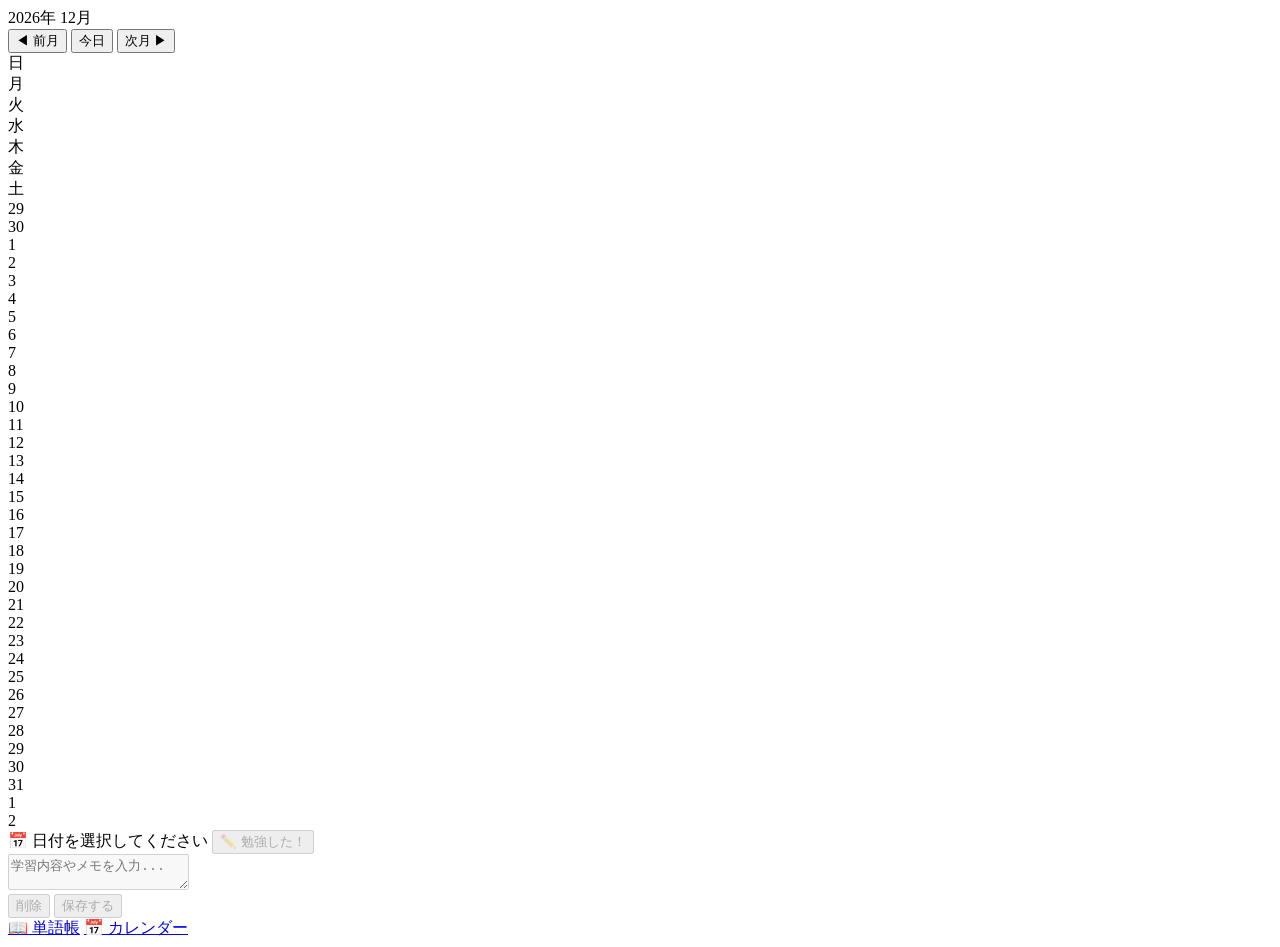
==== calendar.html @ fd739a23 "Create calendar.html" ====
<!DOCTYPE html>
<html lang="ja">
<head>
    <meta charset="UTF-8">
    <meta name="viewport" content="width=device-width, initial-scale=1.0">
    <title>MemoRise - カレンダー</title>
    <link rel="stylesheet" href="calendar_css.css" type="text/css">
</head>
<body>

<div class="container">
    <!-- ヘッダー -->
    <div class="top-bar">
        <div class="month-display" id="monthDisplay"></div>
        <div class="nav-actions">
            <button class="btn" onclick="changeMonth(-1)">◀ 前月</button>
            <button class="btn btn-today" onclick="goToday()">今日</button>
            <button class="btn" onclick="changeMonth(1)">次月 ▶</button>
        </div>
    </div>

    <!-- 曜日ヘッダー -->
    <div class="weekdays">
        <div class="weekday sun">日</div>
        <div class="weekday">月</div>
        <div class="weekday">火</div>
        <div class="weekday">水</div>
        <div class="weekday">木</div>
        <div class="weekday">金</div>
        <div class="weekday sat">土</div>
    </div>

    <!-- カレンダー本体 -->
    <div class="days-grid" id="daysGrid"></div>

    <!-- メモ＆学習記録エリア -->
    <div class="memo-section">
        <div class="memo-header">
            <span>📅 <span class="memo-date" id="selectedDateText">日付を選択してください</span></span>
            <button class="study-toggle-btn" id="studyBtn" onclick="toggleStudy()" disabled>
                ✏️ 勉強した！
            </button>
        </div>
        <textarea class="memo-textarea" id="memoText" placeholder="学習内容やメモを入力..." disabled></textarea>
        <div class="memo-actions">
            <button class="delete-btn" id="deleteBtn" onclick="deleteMemo()" disabled>削除</button>
            <button class="save-btn" id="saveBtn" onclick="saveMemo()" disabled>保存する</button>
        </div>
    </div>

    <!-- 画面最下部に固定配置 -->
<div class="app-switcher">
    <a href="flashcard.html" class="nav-tab">📖 単語帳</a>
    <a href="calendar.html" class="nav-tab active">📅 カレンダー</a>
</div>
</div>

<script>
    let currentDate = new Date();
    let selectedDateStr = "";
    let memos = {};
    let studyLogs = {};

    function loadData() {
        const savedMemos = localStorage.getItem('memocalendar_notes');
        if (savedMemos) {
            try { memos = JSON.parse(savedMemos); } catch (e) { memos = {}; }
        }
        const savedStudies = localStorage.getItem('memocalendar_studies');
        if (savedStudies) {
            try { studyLogs = JSON.parse(savedStudies); } catch (e) { studyLogs = {}; }
        }
    }

    function saveData() {
        localStorage.setItem('memocalendar_notes', JSON.stringify(memos));
        localStorage.setItem('memocalendar_studies', JSON.stringify(studyLogs));
    }

    function renderCalendar() {
        const year = currentDate.getFullYear();
        const month = currentDate.getMonth();

        document.getElementById('monthDisplay').textContent = `${year}年 ${month + 1}月`;

        const grid = document.getElementById('daysGrid');
        grid.innerHTML = '';

        const firstDay = new Date(year, month, 1);
        const lastDay = new Date(year, month + 1, 0);
        
        const firstDayIndex = firstDay.getDay();
        const totalDays = lastDay.getDate();

        // 前月の日付埋め
        const prevLastDay = new Date(year, month, 0).getDate();
        for (let i = firstDayIndex; i > 0; i--) {
            const dayDiv = document.createElement('div');
            dayDiv.className = 'day-cell other-month';
            dayDiv.textContent = prevLastDay - i + 1;
            grid.appendChild(dayDiv);
        }

        // 今月の日付を描画
        const today = new Date();
        for (let day = 1; day <= totalDays; day++) {
            const dayDiv = document.createElement('div');
            dayDiv.className = 'day-cell';
            dayDiv.textContent = day;

            const dayOfWeek = new Date(year, month, day).getDay();
            if (dayOfWeek === 0) dayDiv.classList.add('sun');
            if (dayOfWeek === 6) dayDiv.classList.add('sat');

            if (year === today.getFullYear() && month === today.getMonth() && day === today.getDate()) {
                dayDiv.classList.add('today');
            }

            const dateStr = `${year}-${String(month + 1).padStart(2, '0')}-${String(day).padStart(2, '0')}`;
            
            if (dateStr === selectedDateStr) {
                dayDiv.classList.add('selected');
            }

            // 勉強した日のマーク表示
            if (studyLogs[dateStr]) {
                dayDiv.classList.add('studied');
                const badge = document.createElement('span');
                badge.className = 'studied-icon';
                badge.textContent = '✅';
                dayDiv.appendChild(badge);
            }

            // メモが存在する場合のドット表示
            if (memos[dateStr] && memos[dateStr].trim() !== '') {
                const dot = document.createElement('div');
                dot.className = 'memo-dot';
                dayDiv.appendChild(dot);
            }

            dayDiv.onclick = () => selectDate(dateStr, dayDiv);

            grid.appendChild(dayDiv);
        }

        // 来月のマス埋め
        const totalCells = firstDayIndex + totalDays;
        const nextDays = (totalCells > 35 ? 42 : 35) - totalCells;
        for (let i = 1; i <= nextDays; i++) {
            const dayDiv = document.createElement('div');
            dayDiv.className = 'day-cell other-month';
            dayDiv.textContent = i;
            grid.appendChild(dayDiv);
        }
    }

    function selectDate(dateStr, element) {
        selectedDateStr = dateStr;

        document.querySelectorAll('.day-cell').forEach(cell => cell.classList.remove('selected'));
        if (element) element.classList.add('selected');

        const [y, m, d] = dateStr.split('-');
        document.getElementById('selectedDateText').textContent = `${y}年${parseInt(m,10)}月${parseInt(d,10)}日`;
        
        const memoArea = document.getElementById('memoText');
        const saveBtn = document.getElementById('saveBtn');
        const deleteBtn = document.getElementById('deleteBtn');
        const studyBtn = document.getElementById('studyBtn');

        memoArea.disabled = false;
        saveBtn.disabled = false;
        deleteBtn.disabled = false;
        studyBtn.disabled = false;

        memoArea.value = memos[dateStr] || '';
        
        // 勉強ボタンの状態更新
        if (studyLogs[dateStr]) {
            studyBtn.classList.add('is-studied');
            studyBtn.textContent = '✅ 勉強完了！';
        } else {
            studyBtn.classList.remove('is-studied');
            studyBtn.textContent = '✏️ 勉強した！';
        }
    }

    function toggleStudy() {
        if (!selectedDateStr) return;
        
        studyLogs[selectedDateStr] = !studyLogs[selectedDateStr];
        if (!studyLogs[selectedDateStr]) {
            delete studyLogs[selectedDateStr];
        }

        saveData();
        renderCalendar();

        // ボタン表示の即時更新
        const studyBtn = document.getElementById('studyBtn');
        if (studyLogs[selectedDateStr]) {
            studyBtn.classList.add('is-studied');
            studyBtn.textContent = '✅ 勉強完了！';
        } else {
            studyBtn.classList.remove('is-studied');
            studyBtn.textContent = '✏️ 勉強した！';
        }
    }

    function saveMemo() {
        if (!selectedDateStr) return;
        const text = document.getElementById('memoText').value;
        
        if (text.trim() === '') {
            delete memos[selectedDateStr];
        } else {
            memos[selectedDateStr] = text;
        }

        saveData();
        renderCalendar();
    }

    function deleteMemo() {
        if (!selectedDateStr) return;
        delete memos[selectedDateStr];
        document.getElementById('memoText').value = '';
        saveData();
        renderCalendar();
    }

    function changeMonth(delta) {
        currentDate.setMonth(currentDate.getMonth() + delta);
        renderCalendar();
    }

    function goToday() {
        currentDate = new Date();
        const today = new Date();
        const todayStr = `${today.getFullYear()}-${String(today.getMonth() + 1).padStart(2, '0')}-${String(today.getDate()).padStart(2, '0')}`;
        renderCalendar();
        
        const todayCell = Array.from(document.querySelectorAll('.day-cell:not(.other-month)'))
            .find(el => el.textContent == today.getDate());
        if (todayCell) {
            selectDate(todayStr, todayCell);
        }
    }

    loadData();
    renderCalendar();
</script>

</body>
</html>
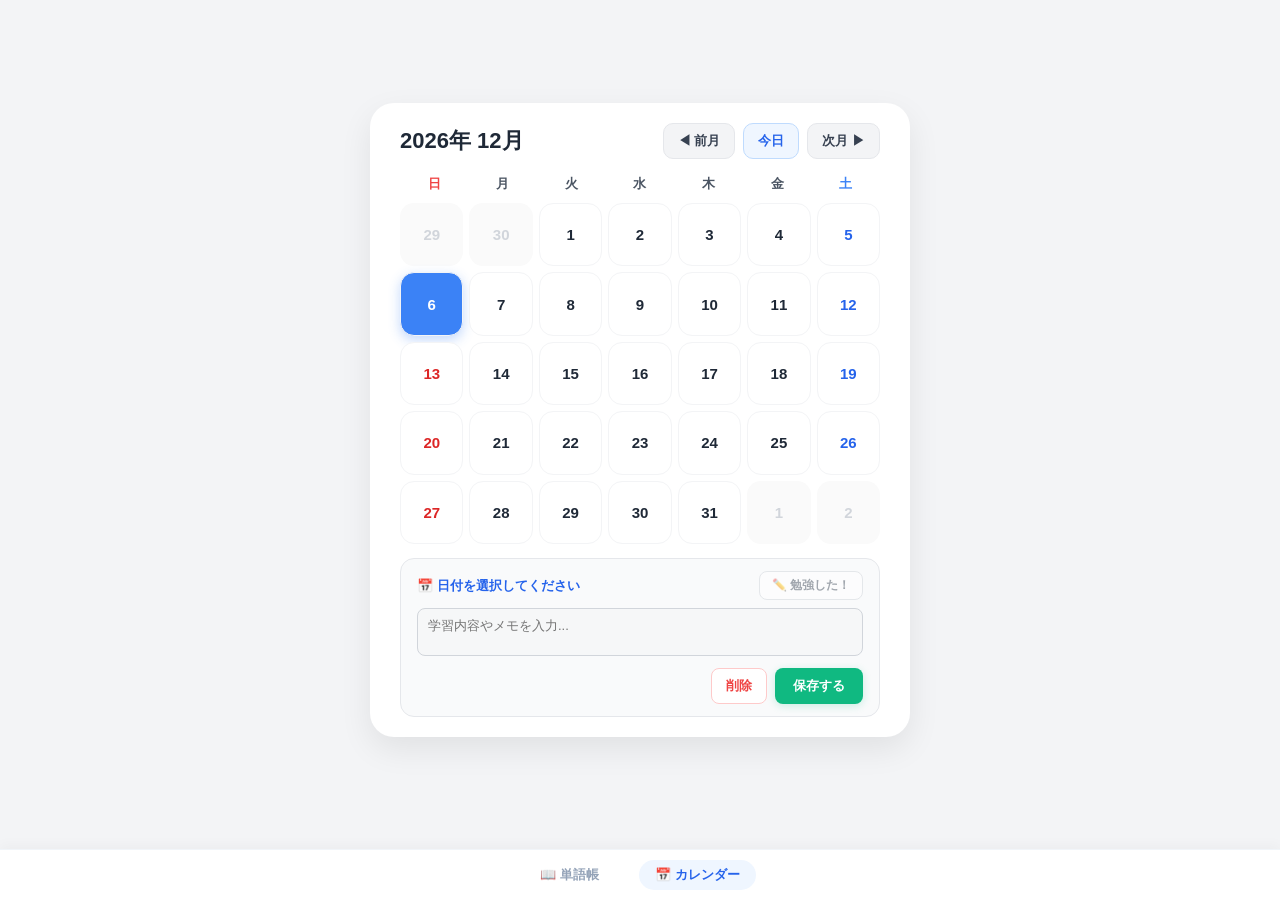
==== commit 426335c4: "Add favicon link to calendar.html" ====
--- a/calendar.html
+++ b/calendar.html
@@ -4,6 +4,7 @@
     <meta charset="UTF-8">
     <meta name="viewport" content="width=device-width, initial-scale=1.0">
     <title>MemoRise - カレンダー</title>
+    <link rel="icon" href="favicon.png" type="image/png">
     <link rel="stylesheet" href="calendar_css.css" type="text/css">
 </head>
 <body>
--- a/calendar_css.css
+++ b/calendar_css.css
@@ -0,0 +1,294 @@
+@charset "utf-8";
+
+body {
+            font-family: 'Segoe UI', "Meiryo", sans-serif;
+            background-color: #f3f4f6;
+            display: flex;
+            justify-content: center;
+            align-items: center;
+            min-height: 100vh;
+            margin: 0;
+            padding: 20px 0 80px;
+            box-sizing: border-box;
+        }
+        .container {
+            background: #ffffff;
+            padding: 20px 30px;
+            border-radius: 24px;
+            box-shadow: 0 12px 32px rgba(0, 0, 0, 0.08);
+            width: 540px;
+            max-width: 95vw;
+            box-sizing: border-box;
+        }
+
+        /* 画面最下部固定ナビゲーション */
+        .app-switcher {
+            position: fixed;
+            bottom: 0;
+            left: 0;
+            right: 0;
+            background-color: #ffffff;
+            border-top: 1px solid #f1f5f9;
+            padding: 10px 0;
+            display: flex;
+            justify-content: center;
+            gap: 24px;
+            box-shadow: 0 -4px 12px rgba(0, 0, 0, 0.03);
+            z-index: 1000;
+        }
+        .nav-tab {
+            font-size: 13px;
+            font-weight: 700;
+            color: #94a3b8;
+            text-decoration: none;
+            padding: 6px 16px;
+            border-radius: 20px;
+            transition: all 0.2s ease;
+        }
+        .nav-tab.active {
+            color: #2563eb;
+            background-color: #eff6ff;
+        }
+        .nav-tab:hover:not(.active) {
+            color: #475569;
+        }
+
+        /* ヘッダー＆月移動コントロール */
+        .top-bar {
+            display: flex;
+            justify-content: space-between;
+            align-items: center;
+            margin-bottom: 12px;
+        }
+        .month-display {
+            font-size: 22px;
+            font-weight: 800;
+            color: #1f2937;
+        }
+        .nav-actions {
+            display: flex;
+            gap: 8px;
+        }
+        .btn {
+            background-color: #f3f4f6;
+            color: #374151;
+            border: 1px solid #e5e7eb;
+            padding: 8px 14px;
+            font-size: 13px;
+            font-weight: 700;
+            border-radius: 10px;
+            cursor: pointer;
+            transition: all 0.2s ease;
+        }
+        .btn:hover {
+            background-color: #e5e7eb;
+            color: #111827;
+        }
+        .btn-today {
+            background-color: #eff6ff;
+            color: #2563eb;
+            border-color: #bfdbfe;
+        }
+        .btn-today:hover {
+            background-color: #dbeafe;
+        }
+
+        /* 曜日ヘッダー */
+        .weekdays {
+            display: grid;
+            grid-template-columns: repeat(7, 1fr);
+            text-align: center;
+            font-weight: 800;
+            font-size: 13px;
+            margin-bottom: 6px;
+        }
+        .weekday {
+            padding: 4px 0;
+            color: #4b5563;
+        }
+        .weekday.sun { color: #ef4444; }
+        .weekday.sat { color: #3b82f6; }
+
+        /* カレンダーグリッド */
+        .days-grid {
+            display: grid;
+            grid-template-columns: repeat(7, 1fr);
+            gap: 6px;
+            margin-bottom: 14px;
+        }
+        .day-cell {
+            aspect-ratio: 1 / 1;
+            background-color: #ffffff;
+            border: 1px solid #f3f4f6;
+            border-radius: 14px;
+            display: flex;
+            flex-direction: column;
+            align-items: center;
+            justify-content: center;
+            cursor: pointer;
+            font-weight: 700;
+            font-size: 15px;
+            color: #1f2937;
+            position: relative;
+            transition: all 0.2s ease;
+        }
+        .day-cell:hover:not(.other-month) {
+            background-color: #f9fafb;
+            border-color: #3b82f6;
+            transform: translateY(-2px);
+        }
+        /* 前月・来月の日付 */
+        .day-cell.other-month {
+            color: #d1d5db;
+            background-color: #fafafa;
+            border-color: transparent;
+            cursor: default;
+        }
+        /* 日曜日・土曜日の日付色 */
+        .day-cell.sun:not(.other-month) { color: #dc2626; }
+        .day-cell.sat:not(.other-month) { color: #2563eb; }
+
+        /* 本日のハイライト */
+        .day-cell.today {
+            background-color: #3b82f6 !important;
+            color: #ffffff !important;
+            box-shadow: 0 4px 12px rgba(59, 130, 246, 0.3);
+        }
+
+        /* 勉強した日のハイライト */
+        .day-cell.studied:not(.today):not(.other-month) {
+            background-color: #dcfce7;
+            border-color: #86efac;
+            color: #15803d;
+        }
+        .studied-icon {
+            font-size: 11px;
+            position: absolute;
+            top: 4px;
+            right: 5px;
+            line-height: 1;
+        }
+
+        /* 選択中の日付 */
+        .day-cell.selected:not(.today) {
+            border: 2px solid #3b82f6;
+        }
+
+        /* メモが存在するドットマーク */
+        .memo-dot {
+            width: 5px;
+            height: 5px;
+            background-color: #3b82f6;
+            border-radius: 50%;
+            position: absolute;
+            bottom: 5px;
+        }
+        .day-cell.studied .memo-dot {
+            background-color: #16a34a;
+        }
+        .day-cell.today .memo-dot {
+            background-color: #ffffff;
+        }
+
+        /* メモ＆学習記録エリア */
+        .memo-section {
+            background-color: #f9fafb;
+            border: 1px solid #e5e7eb;
+            border-radius: 14px;
+            padding: 12px 16px;
+        }
+        .memo-header {
+            font-size: 13px;
+            font-weight: 800;
+            color: #374151;
+            margin-bottom: 8px;
+            display: flex;
+            justify-content: space-between;
+            align-items: center;
+        }
+        .memo-date {
+            color: #2563eb;
+        }
+        
+        /* 勉強した！切り替えボタン */
+        .study-toggle-btn {
+            background-color: #ffffff;
+            color: #4b5563;
+            border: 1px solid #d1d5db;
+            padding: 5px 12px;
+            font-size: 12px;
+            font-weight: 700;
+            border-radius: 8px;
+            cursor: pointer;
+            transition: all 0.2s ease;
+            display: inline-flex;
+            align-items: center;
+            gap: 4px;
+        }
+        .study-toggle-btn:hover:not(:disabled) {
+            background-color: #f3f4f6;
+        }
+        .study-toggle-btn.is-studied {
+            background-color: #10b981;
+            color: #ffffff;
+            border-color: #10b981;
+            box-shadow: 0 2px 8px rgba(16, 185, 129, 0.25);
+        }
+        .study-toggle-btn:disabled {
+            opacity: 0.5;
+            cursor: not-allowed;
+        }
+
+        .memo-textarea {
+            width: 100%;
+            height: 48px;
+            border: 1px solid #d1d5db;
+            border-radius: 8px;
+            padding: 8px 10px;
+            font-family: inherit;
+            font-size: 13px;
+            color: #1f2937;
+            box-sizing: border-box;
+            resize: none;
+            outline: none;
+            transition: border-color 0.2s;
+        }
+        .memo-textarea:focus {
+            border-color: #3b82f6;
+            background-color: #ffffff;
+        }
+        .memo-actions {
+            display: flex;
+            justify-content: flex-end;
+            gap: 8px;
+            margin-top: 8px;
+        }
+        .save-btn {
+            background-color: #10b981;
+            color: white;
+            border: none;
+            padding: 8px 18px;
+            font-size: 13px;
+            font-weight: 700;
+            border-radius: 8px;
+            cursor: pointer;
+            transition: background-color 0.2s;
+            box-shadow: 0 2px 8px rgba(16, 185, 129, 0.2);
+        }
+        .save-btn:hover {
+            background-color: #059669;
+        }
+        .delete-btn {
+            background-color: #ffffff;
+            color: #ef4444;
+            border: 1px solid #fecaca;
+            padding: 8px 14px;
+            font-size: 13px;
+            font-weight: 700;
+            border-radius: 8px;
+            cursor: pointer;
+            transition: all 0.2s;
+        }
+        .delete-btn:hover {
+            background-color: #fef2f2;
+        }
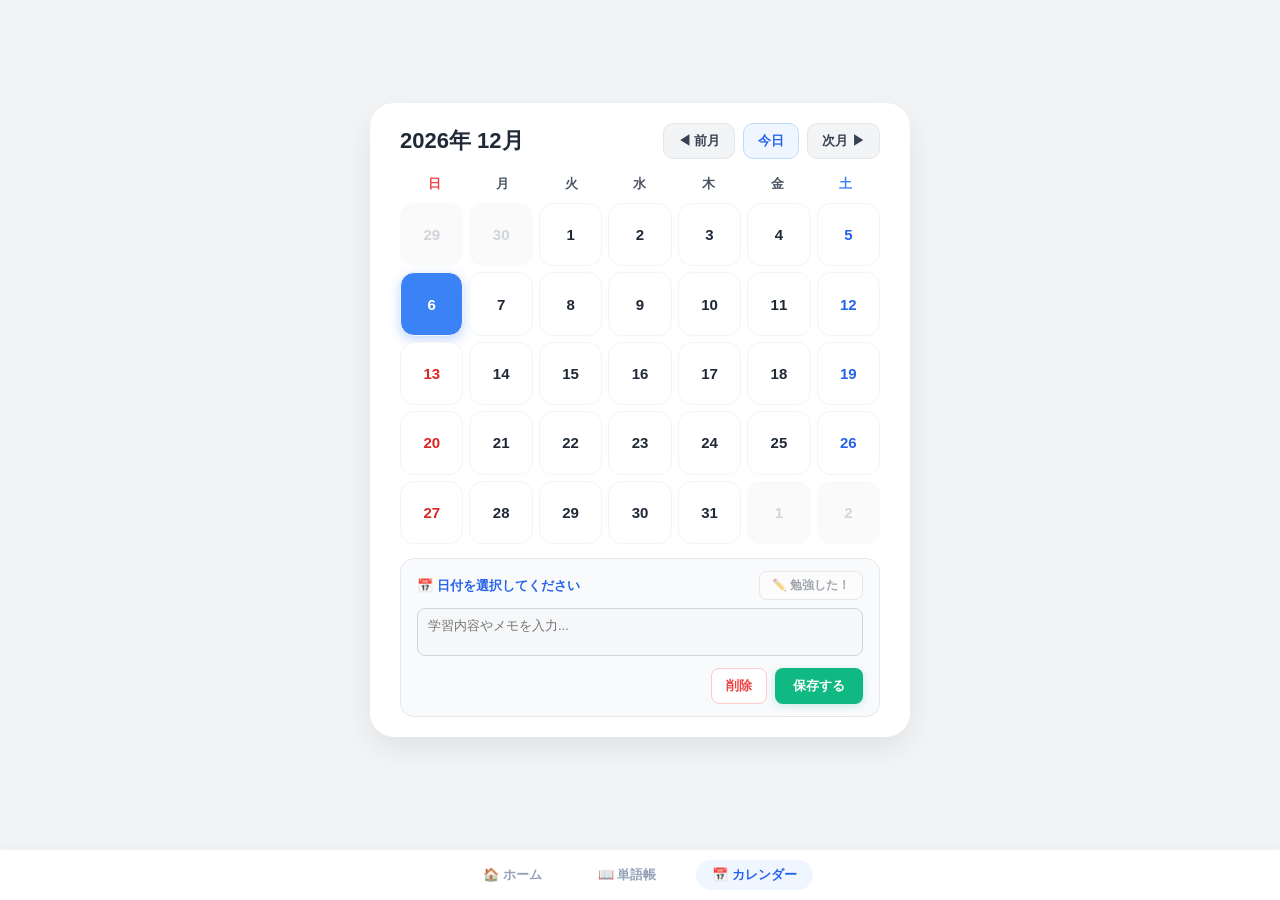
==== commit acc1eb86: "Add home link to the app switcher in calendar.html" ====
--- a/calendar.html
+++ b/calendar.html
@@ -51,6 +51,7 @@
 
     <!-- 画面最下部に固定配置 -->
 <div class="app-switcher">
+    <a href="index.html" class="nav-tab">🏠 ホーム</a>
     <a href="flashcard.html" class="nav-tab">📖 単語帳</a>
     <a href="calendar.html" class="nav-tab active">📅 カレンダー</a>
 </div>
